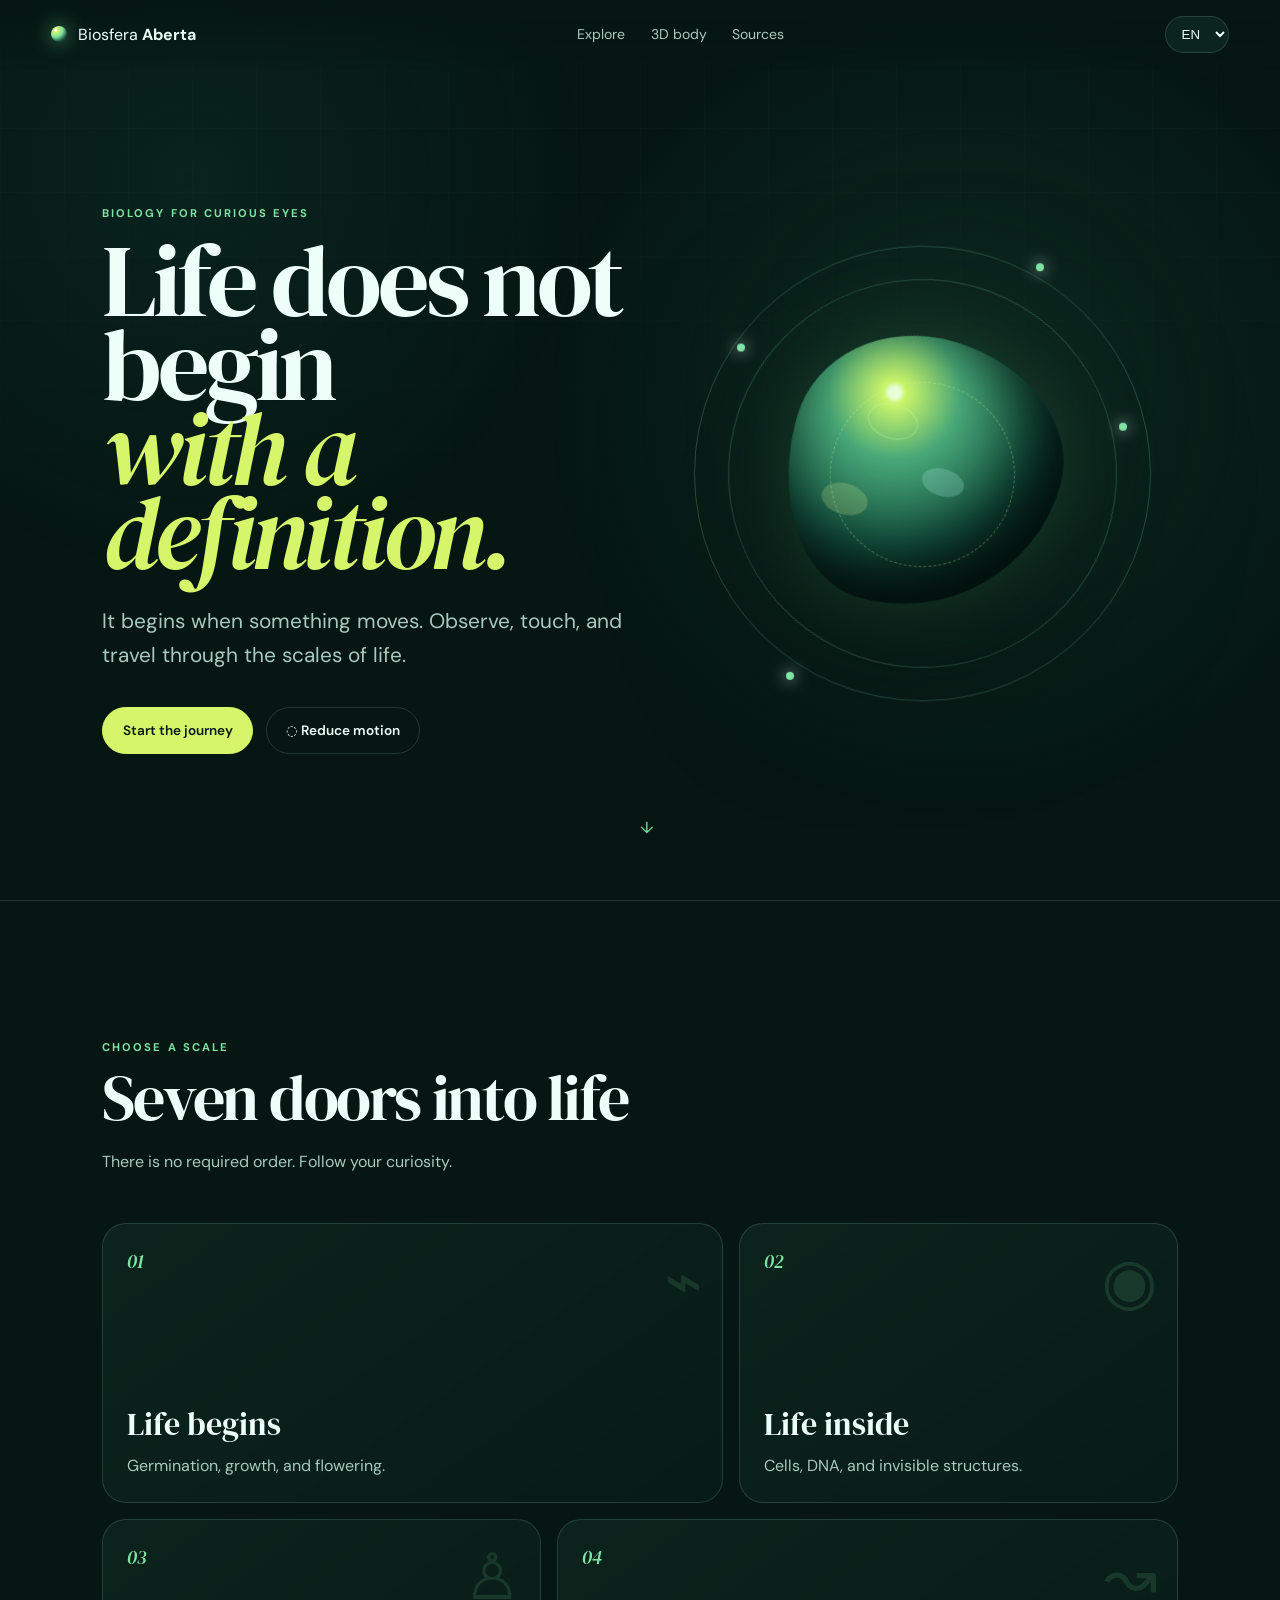
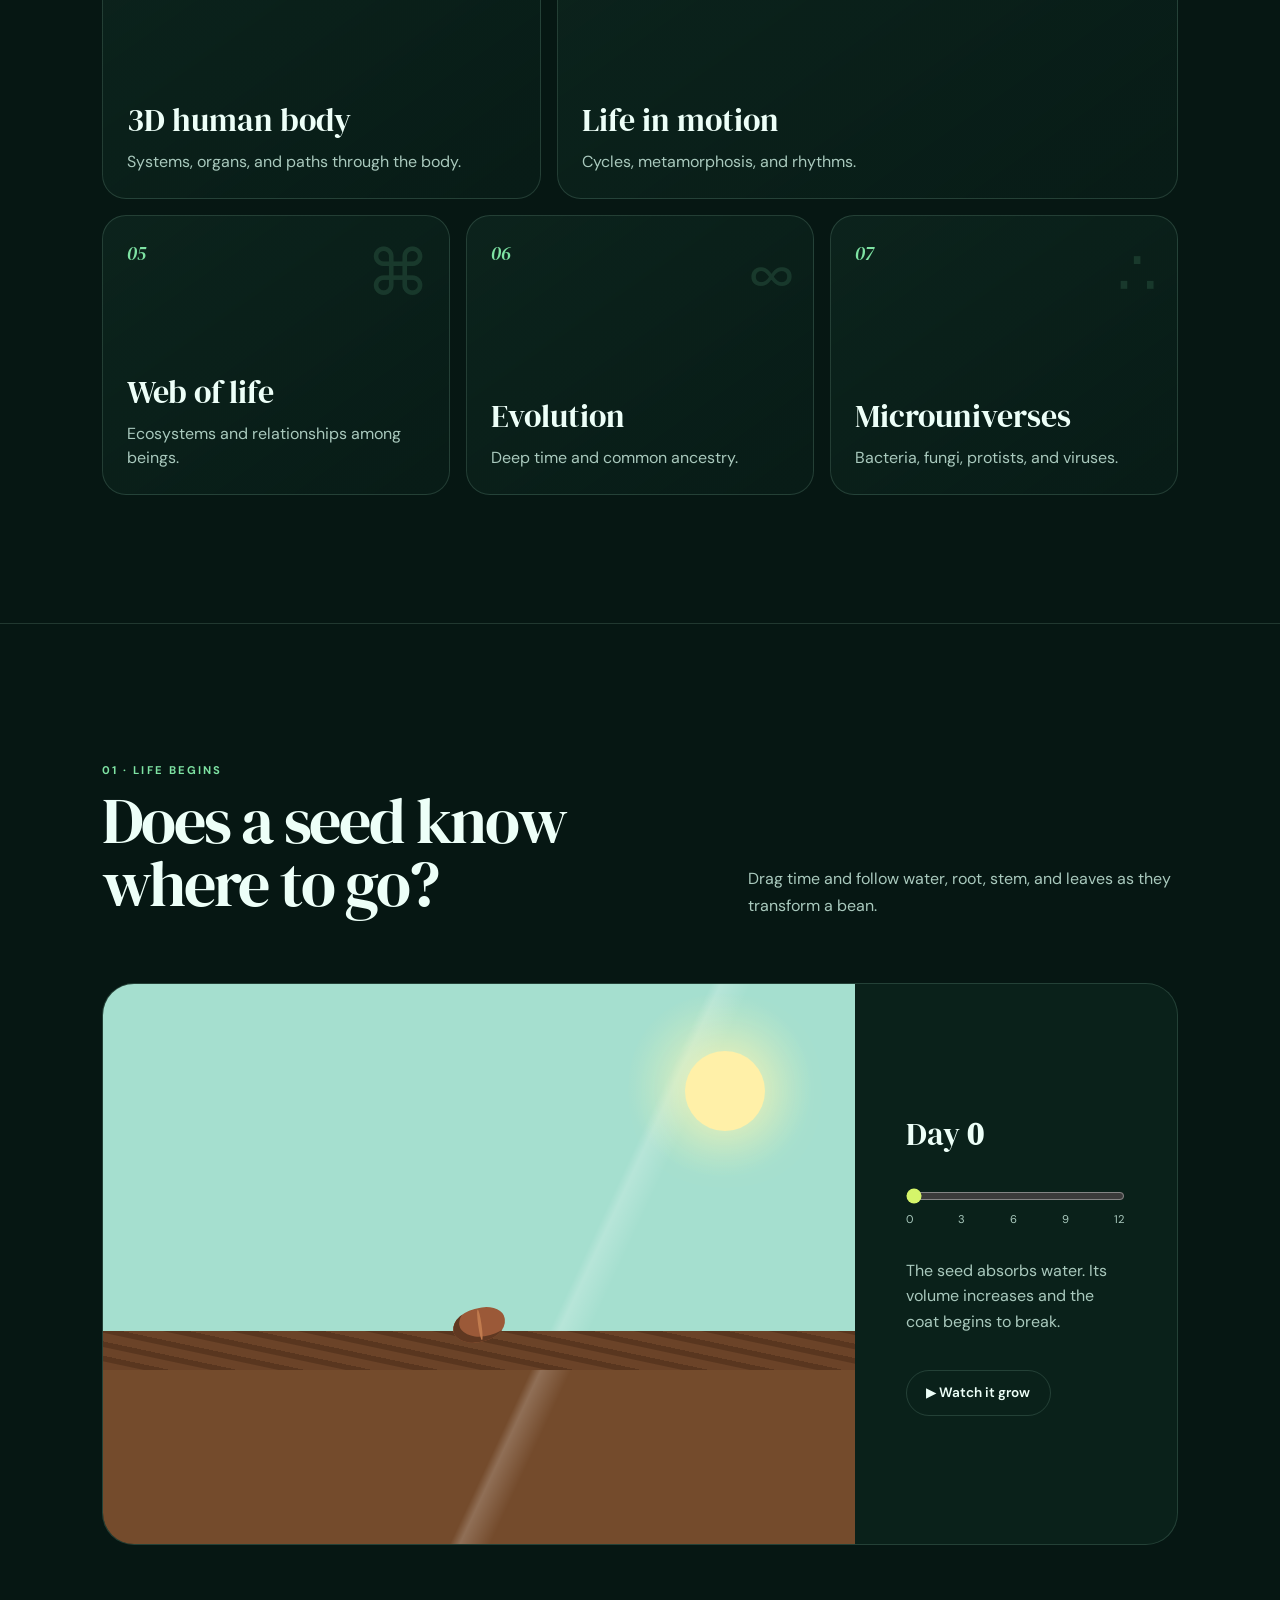
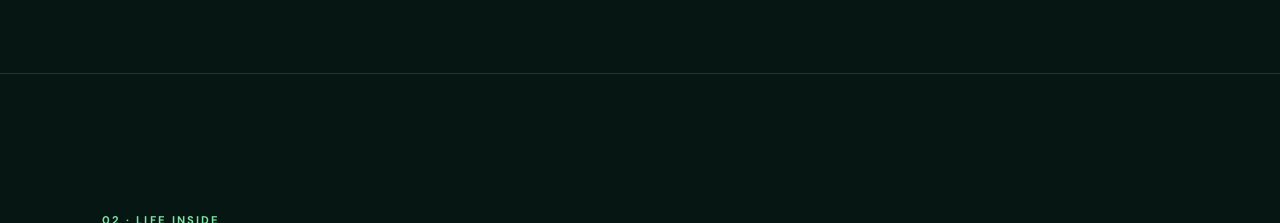
==== en/index.html @ b3661467 "feat: launch Biosfera Aberta visual biology experience" ====
<!doctype html><html lang="en" data-lang="en"><head><meta charset="utf-8"><meta name="viewport" content="width=device-width,initial-scale=1"><meta name="robots" content="index,follow"><link rel="canonical" href="https://sidineyr.github.io/biosfera/en/"><meta http-equiv="refresh" content="0;url=../?lang=en"><title>Open Biosphere — A visual journey through life</title></head><body><p><a href="../?lang=en">Open Biosphere — enter the visual journey</a></p></body></html>
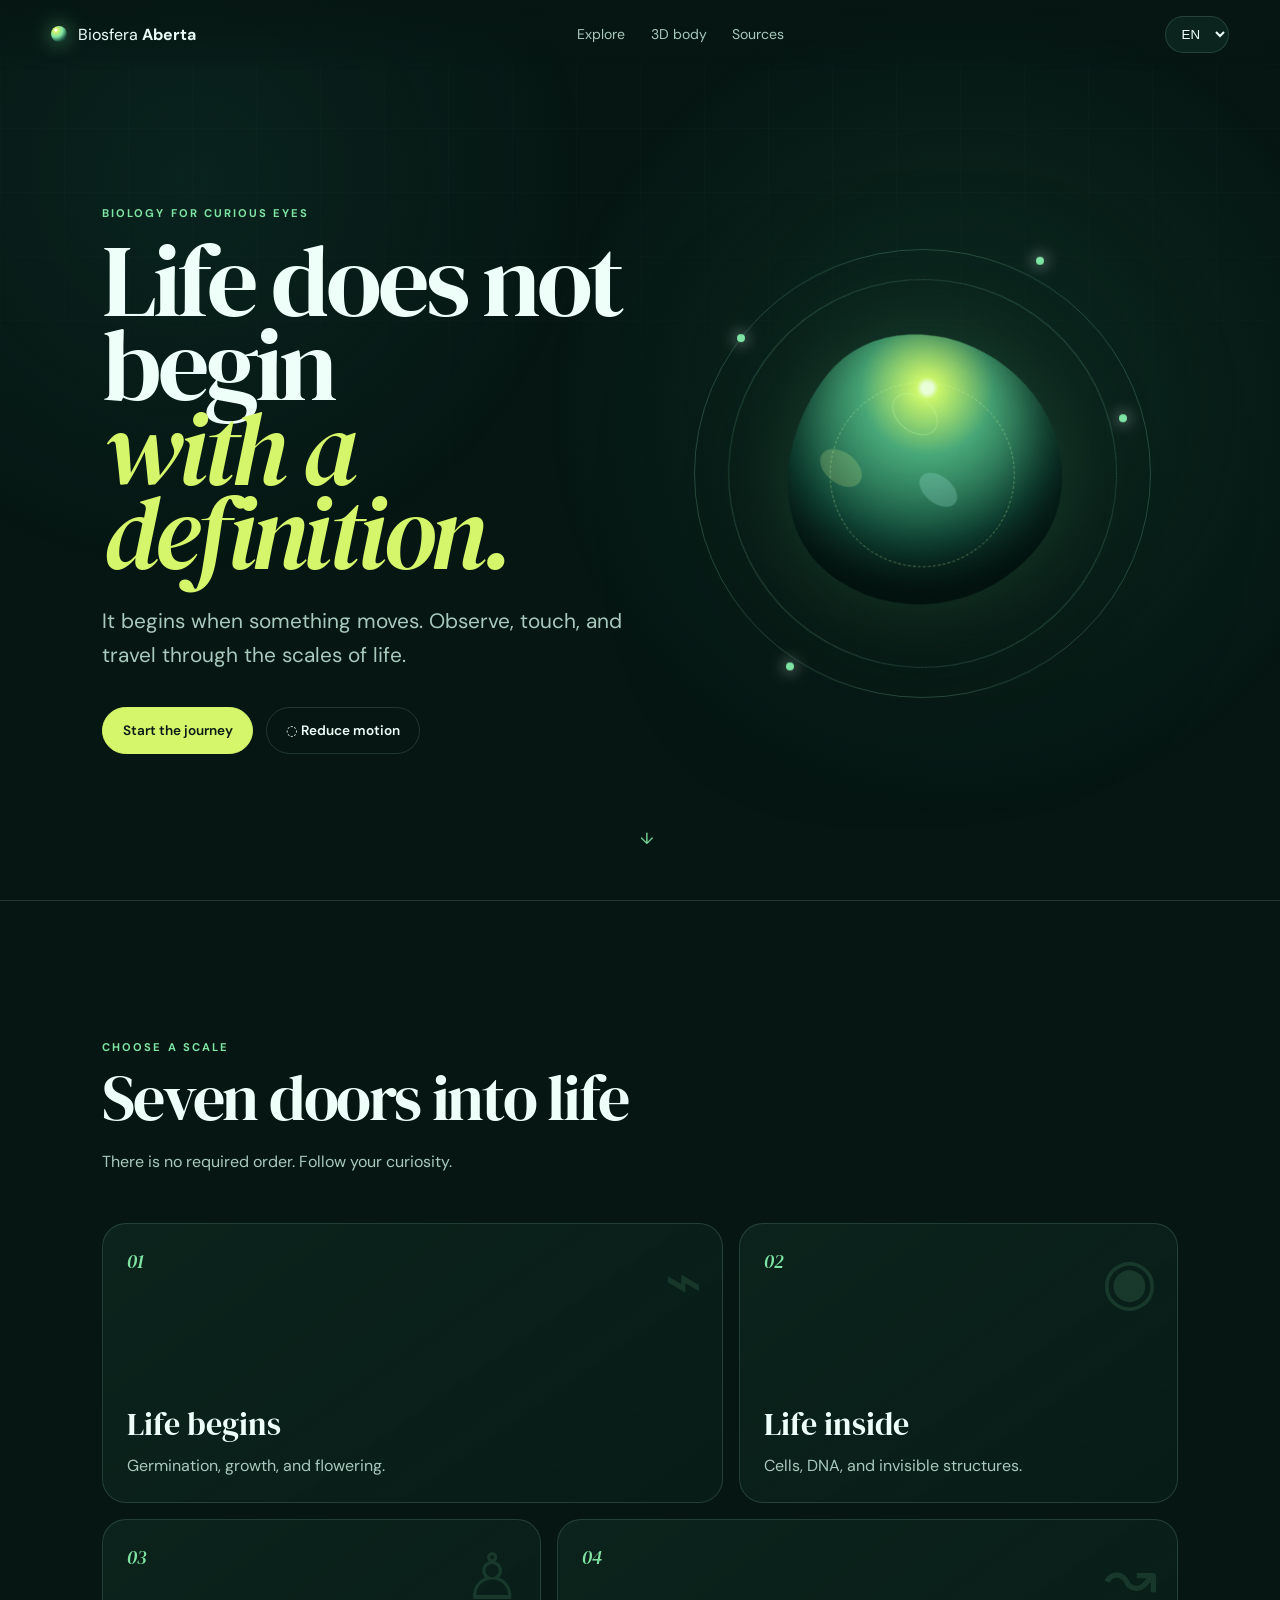
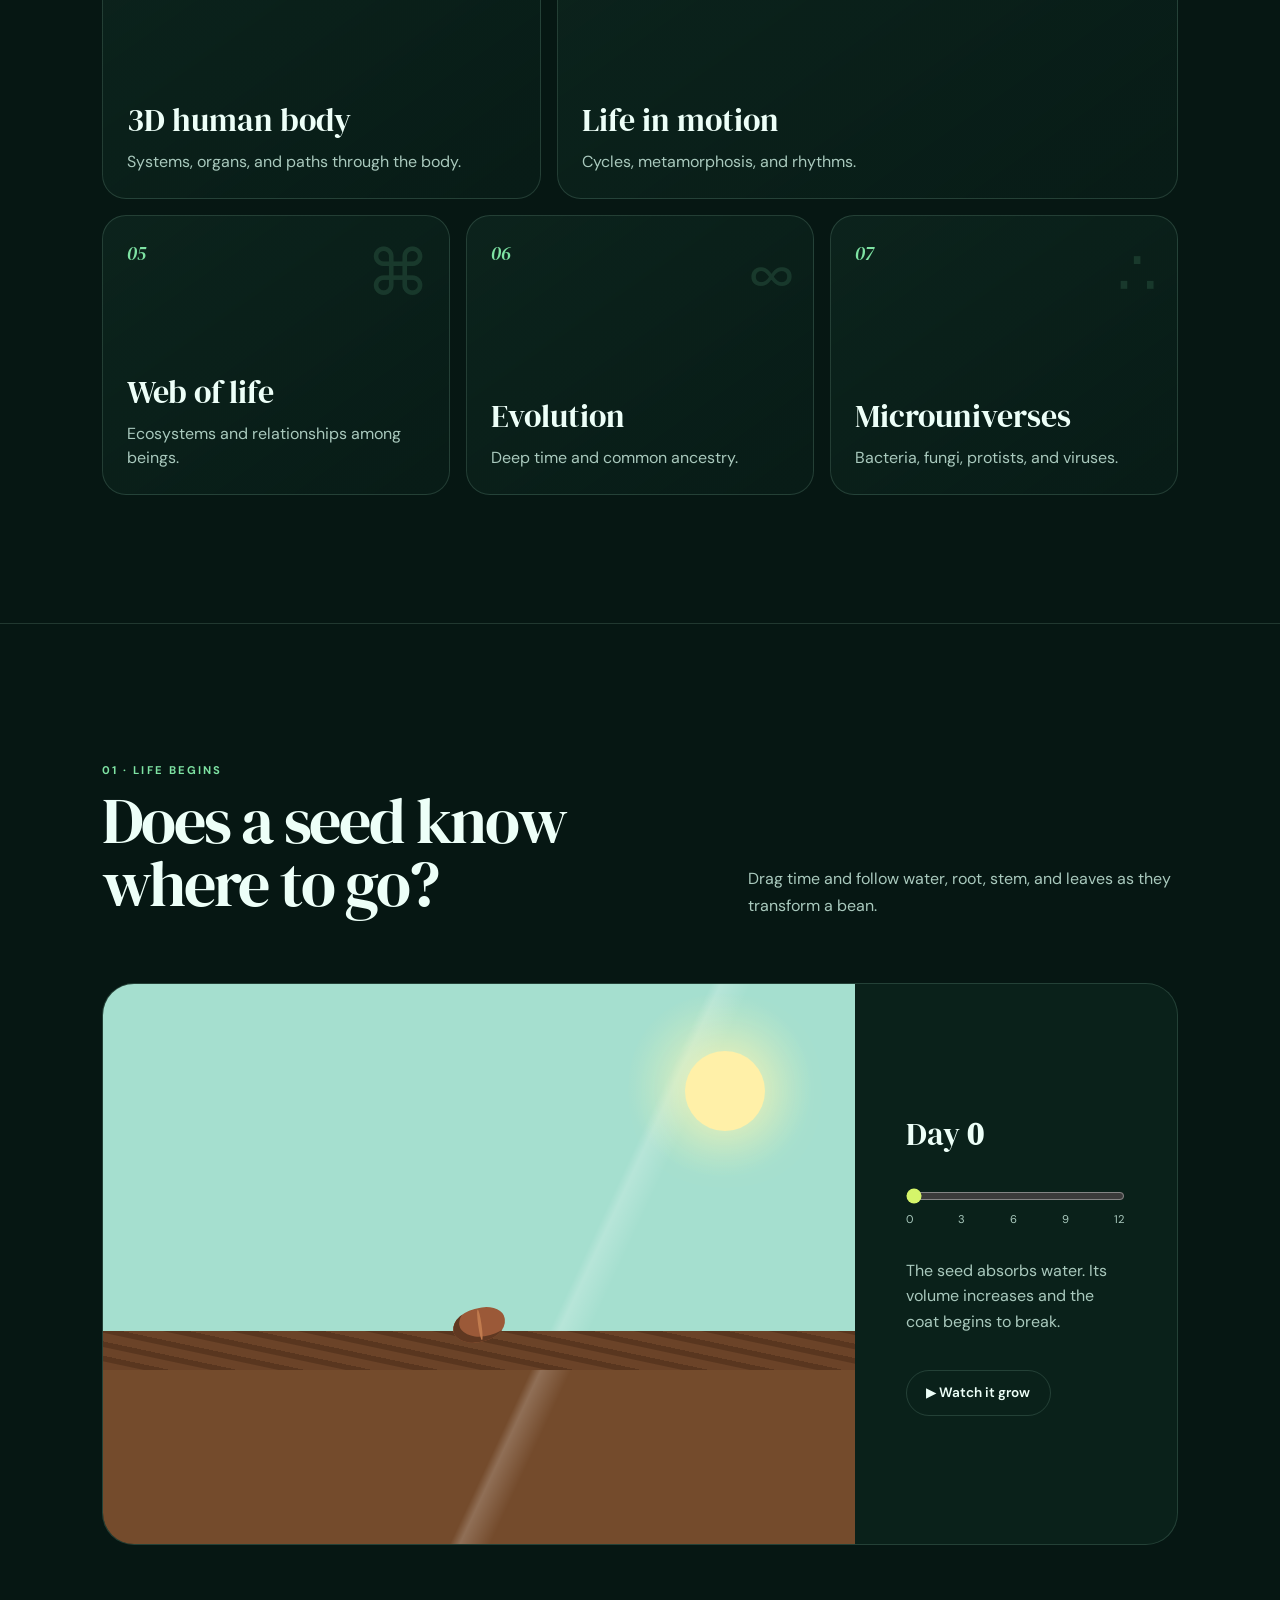
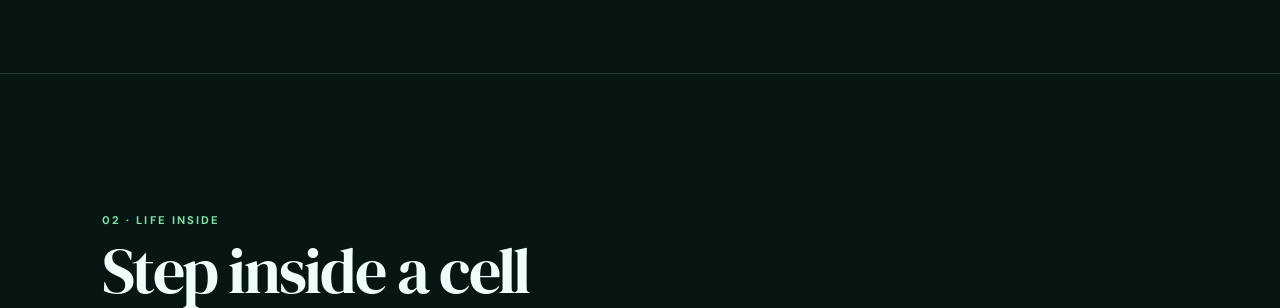
==== commit ed41420e: "Prepara publicidade discreta e reforça doação independente Identifica o editor AdSense e prepara um " ====
--- a/en/index.html
+++ b/en/index.html
@@ -1 +1,4 @@
-<!doctype html><html lang="en" data-lang="en"><head><meta charset="utf-8"><meta name="viewport" content="width=device-width,initial-scale=1"><meta name="robots" content="index,follow"><link rel="canonical" href="https://sidineyr.github.io/biosfera/en/"><meta http-equiv="refresh" content="0;url=../?lang=en"><title>Open Biosphere — A visual journey through life</title></head><body><p><a href="../?lang=en">Open Biosphere — enter the visual journey</a></p></body></html>
+<!doctype html><html lang="en" data-lang="en"><head><meta charset="utf-8"><meta name="viewport" content="width=device-width,initial-scale=1"><meta name="robots" content="index,follow"><link rel="canonical" href="https://sidineyr.github.io/biosfera/en/"><meta http-equiv="refresh" content="0;url=../?lang=en"><title>Open Biosphere — A visual journey through life</title><meta name="google-adsense-account" content="ca-pub-4924241177850142">
+<script defer src="../assets/educational-ads.js"></script>
+</head><body><p><a href="../?lang=en">Open Biosphere — enter the visual journey</a></p><p data-independent-donation style="box-sizing:border-box;max-width:70rem;margin:16px auto;padding:8px 16px;font:12px/1.6 sans-serif;text-align:center"><a href="https://pequenoprincipe.org.br/doadores/apoie-o-pequeno-principe/" target="_blank" rel="noopener noreferrer">If you wish, donate directly to Hospital Pequeno Príncipe.</a> Independent initiative, with no institutional affiliation with the hospital and no handling of donations.</p>
+</body></html>
